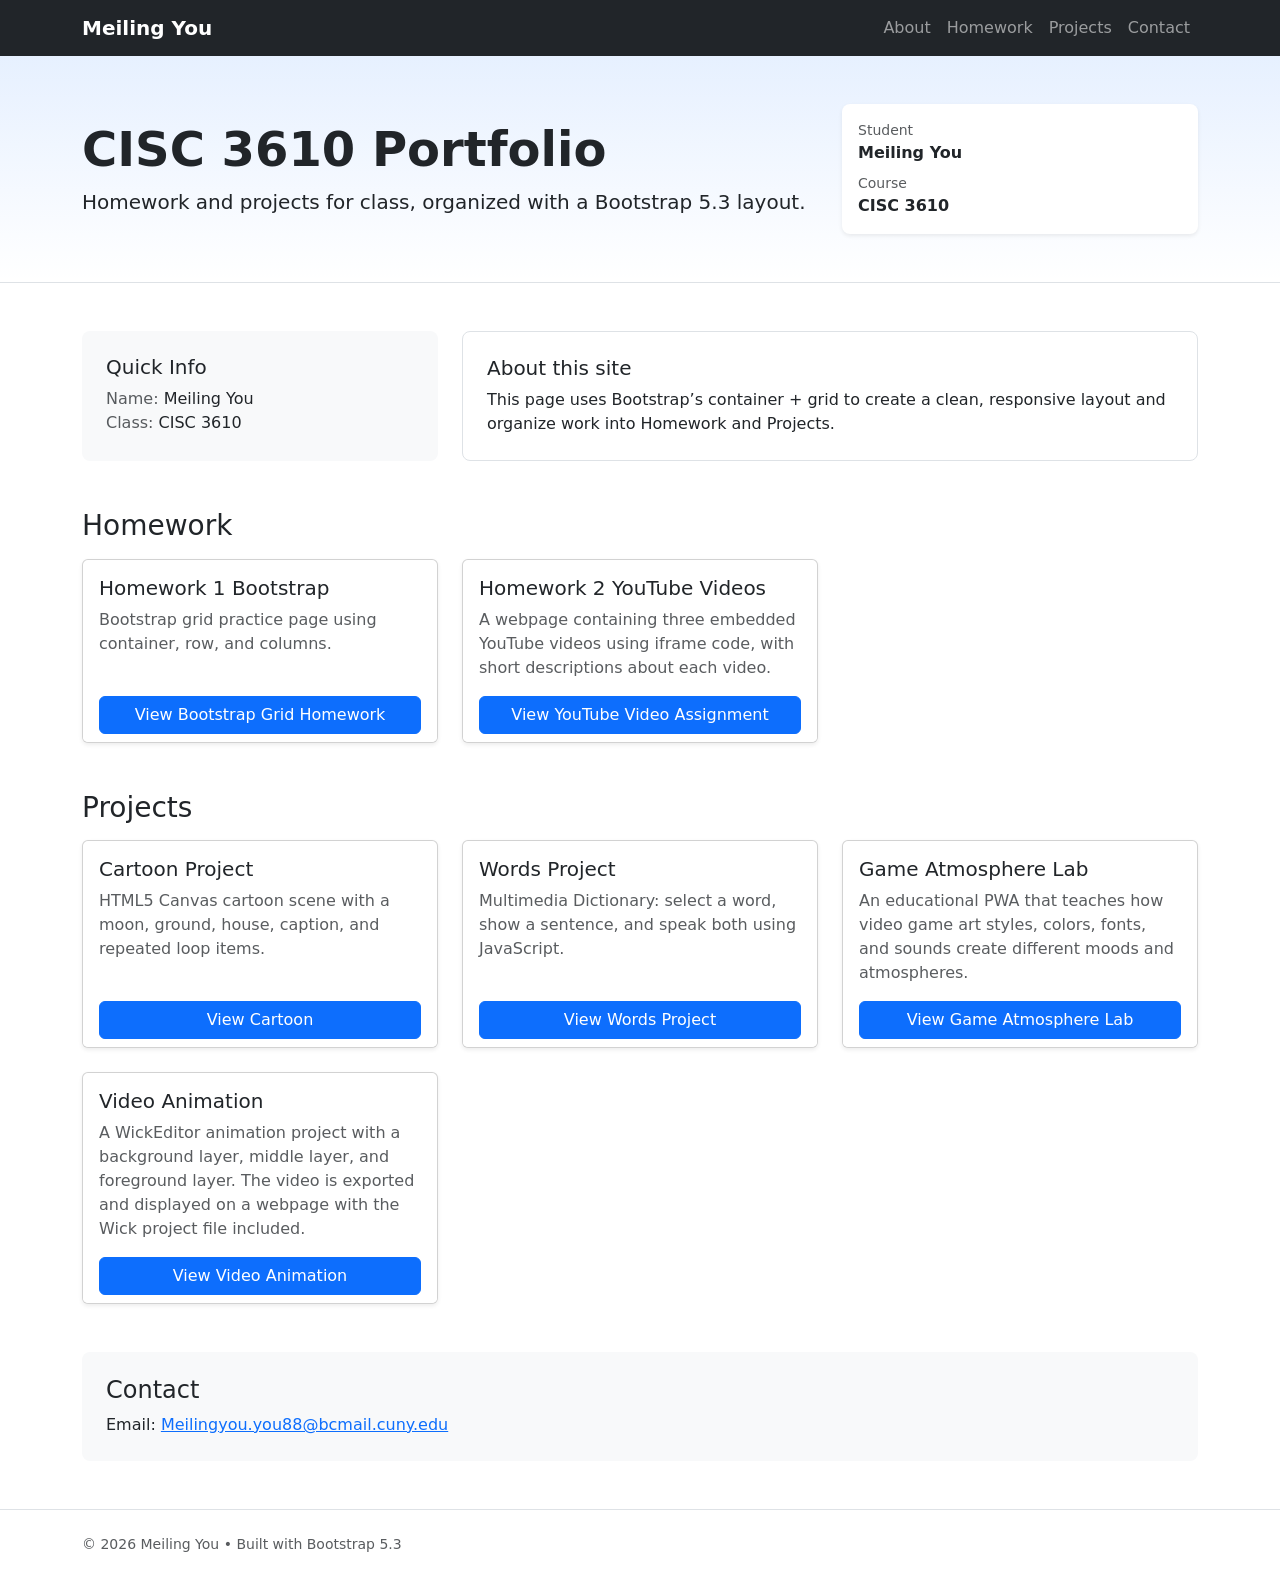
==== index.html @ edfacd86 "Update link to wick-animation and fix HTML structure" ====
<!doctype html>
<html lang="en">
  <head>
    <meta charset="utf-8" />
    <meta name="viewport" content="width=device-width, initial-scale=1" />
    <title>Meiling You | CISC 3610 Portfolio</title>

    <!-- Bootstrap CSS (CDN) -->
    <link
      href="https://cdn.jsdelivr.net/npm/bootstrap@5.3.3/dist/css/bootstrap.min.css"
      rel="stylesheet"
      integrity="sha384-QWTKZyjpPEjISv5WaRU9OFeRpok6YctnYmDr5pNlyT2bRjXh0JMhjY6hW+ALEwIH"
      crossorigin="anonymous"
    />

    <style>
      .hero {
        background: linear-gradient(180deg, rgba(13, 110, 253, 0.10), rgba(13, 110, 253, 0));
      }
    </style>
  </head>

  <body>
    <!-- Navbar -->
    <nav class="navbar navbar-expand-lg bg-dark navbar-dark">
      <div class="container">
        <a class="navbar-brand fw-semibold" href="#">Meiling You</a>

        <button
          class="navbar-toggler"
          type="button"
          data-bs-toggle="collapse"
          data-bs-target="#nav"
          aria-controls="nav"
          aria-expanded="false"
          aria-label="Toggle navigation"
        >
          <span class="navbar-toggler-icon"></span>
        </button>

        <div class="collapse navbar-collapse" id="nav">
          <ul class="navbar-nav ms-auto">
            <li class="nav-item"><a class="nav-link" href="#about">About</a></li>
            <li class="nav-item"><a class="nav-link" href="#homework">Homework</a></li>
            <li class="nav-item"><a class="nav-link" href="#projects">Projects</a></li>
            <li class="nav-item"><a class="nav-link" href="#contact">Contact</a></li>
          </ul>
        </div>
      </div>
    </nav>

    <!-- Hero -->
    <header class="hero py-5 border-bottom">
      <div class="container">
        <div class="row align-items-center g-4">
          <div class="col-12 col-lg-8">
            <h1 class="display-5 fw-bold mb-2">CISC 3610 Portfolio</h1>
            <p class="lead mb-0">
              Homework and projects for class, organized with a Bootstrap 5.3 layout.
            </p>
          </div>

          <div class="col-12 col-lg-4">
            <div class="p-3 bg-white rounded-3 shadow-sm">
              <div class="small text-muted">Student</div>
              <div class="fw-semibold">Meiling You</div>

              <div class="small text-muted mt-2">Course</div>
              <div class="fw-semibold">CISC 3610</div>
            </div>
          </div>
        </div>
      </div>
    </header>

    <main class="container py-5">
      <!-- About -->
      <section id="about" class="mb-5">
        <div class="row g-4">
          <div class="col-12 col-md-4">
            <div class="p-4 bg-light rounded-3 h-100">
              <h2 class="h5 mb-2">Quick Info</h2>

              <ul class="list-unstyled mb-0">
                <li><span class="text-muted">Name:</span> Meiling You</li>
                <li><span class="text-muted">Class:</span> CISC 3610</li>
              </ul>
            </div>
          </div>

          <div class="col-12 col-md-8">
            <div class="p-4 border rounded-3 h-100">
              <h2 class="h5 mb-2">About this site</h2>

              <p class="mb-0">
                This page uses Bootstrap’s container + grid to create a clean,
                responsive layout and organize work into Homework and Projects.
              </p>
            </div>
          </div>
        </div>
      </section>

      <!-- Homework -->
      <section id="homework" class="mb-5">
        <div class="d-flex align-items-end justify-content-between mb-3">
          <h2 class="h3 mb-0">Homework</h2>
        </div>

        <div class="row g-4">
          <!-- Homework 1 -->
          <div class="col-12 col-md-6 col-lg-4">
            <div class="card h-100 shadow-sm">
              <div class="card-body">
                <h3 class="h5 card-title">Homework 1 Bootstrap</h3>

                <p class="card-text text-muted">
                  Bootstrap grid practice page using container, row, and columns.
                </p>
              </div>

              <div class="card-footer bg-white border-0 pt-0">
                <a class="btn btn-primary w-100" href="bootstrap-grid.html">
                  View Bootstrap Grid Homework
                </a>
              </div>
            </div>
          </div>

          <!-- Homework 2 -->
          <div class="col-12 col-md-6 col-lg-4">
            <div class="card h-100 shadow-sm">
              <div class="card-body">
                <h3 class="h5 card-title">Homework 2 YouTube Videos</h3>

                <p class="card-text text-muted">
                  A webpage containing three embedded YouTube videos using iframe code,
                  with short descriptions about each video.
                </p>
              </div>

              <div class="card-footer bg-white border-0 pt-0">
                <a class="btn btn-primary w-100" href="youtube-videos.html">
                  View YouTube Video Assignment
                </a>
              </div>
            </div>
          </div>
        </div>
      </section>

      <!-- Projects -->
      <section id="projects" class="mb-5">
        <div class="d-flex align-items-end justify-content-between mb-3">
          <h2 class="h3 mb-0">Projects</h2>
        </div>

        <div class="row g-4">
          <!-- Cartoon Project -->
          <div class="col-12 col-md-6 col-lg-4">
            <div class="card h-100 shadow-sm">
              <div class="card-body">
                <h3 class="h5 card-title">Cartoon Project</h3>

                <p class="card-text text-muted mb-0">
                  HTML5 Canvas cartoon scene with a moon, ground, house, caption,
                  and repeated loop items.
                </p>
              </div>

              <div class="card-footer bg-white border-0 pt-0">
                <a class="btn btn-primary w-100" href="cartoon.html">
                  View Cartoon
                </a>
              </div>
            </div>
          </div>

          <!-- Words Project -->
          <div class="col-12 col-md-6 col-lg-4">
            <div class="card h-100 shadow-sm">
              <div class="card-body">
                <h3 class="h5 card-title">Words Project</h3>

                <p class="card-text text-muted">
                  Multimedia Dictionary: select a word, show a sentence,
                  and speak both using JavaScript.
                </p>
              </div>

              <div class="card-footer bg-white border-0 pt-0">
                <a class="btn btn-primary w-100" href="word-project.html">
                  View Words Project
                </a>
              </div>
            </div>
          </div>

          <!-- Game Atmosphere Lab Project -->
          <div class="col-12 col-md-6 col-lg-4">
            <div class="card h-100 shadow-sm">
              <div class="card-body">
                <h3 class="h5 card-title">Game Atmosphere Lab</h3>

                <p class="card-text text-muted">
                  An educational PWA that teaches how video game art styles,
                  colors, fonts, and sounds create different moods and atmospheres.
                </p>
              </div>

              <div class="card-footer bg-white border-0 pt-0">
                <a class="btn btn-primary w-100" href="game-atmosphere-lab/index.html">
                  View Game Atmosphere Lab
                </a>
              </div>
            </div>
          </div>

          <!-- Video Animation Project -->
          <div class="col-12 col-md-6 col-lg-4">
            <div class="card h-100 shadow-sm">
              <div class="card-body">
                <h3 class="h5 card-title">Video Animation</h3>

                <p class="card-text text-muted">
                  A WickEditor animation project with a background layer,
                  middle layer, and foreground layer. The video is exported
                  and displayed on a webpage with the Wick project file included.
                </p>
              </div>

              <div class="card-footer bg-white border-0 pt-0">
                <a class="btn btn-primary w-100" href="wick-animation/index.html">
                  View Video Animation
                </a>
              </div>
            </div>
          </div>
        </div>
      </section>

      <!-- Contact -->
      <section id="contact">
        <div class="p-4 bg-light rounded-3">
          <h2 class="h4 mb-2">Contact</h2>

          <p class="mb-0">
            Email:
            <a href="mailto:Meilingyou.you88@bcmail.cuny.edu">
              Meilingyou.you88@bcmail.cuny.edu
            </a>
          </p>
        </div>
      </section>
    </main>

    <footer class="border-top py-4">
      <div class="container text-muted small">
        © <span id="year"></span> Meiling You • Built with Bootstrap 5.3
      </div>
    </footer>

    <!-- Bootstrap JS bundle needed for navbar toggle -->
    <script
      src="https://cdn.jsdelivr.net/npm/bootstrap@5.3.3/dist/js/bootstrap.bundle.min.js"
      integrity="sha384-YvpcrYf0tY3lHB60NNkmXc5s9fDVZLESaAA55NDzOxhy9GkcIdslK1eN7N6jIeHz"
      crossorigin="anonymous"
    ></script>

    <script>
      document.getElementById("year").textContent = new Date().getFullYear();
    </script>
  </body>
</html>
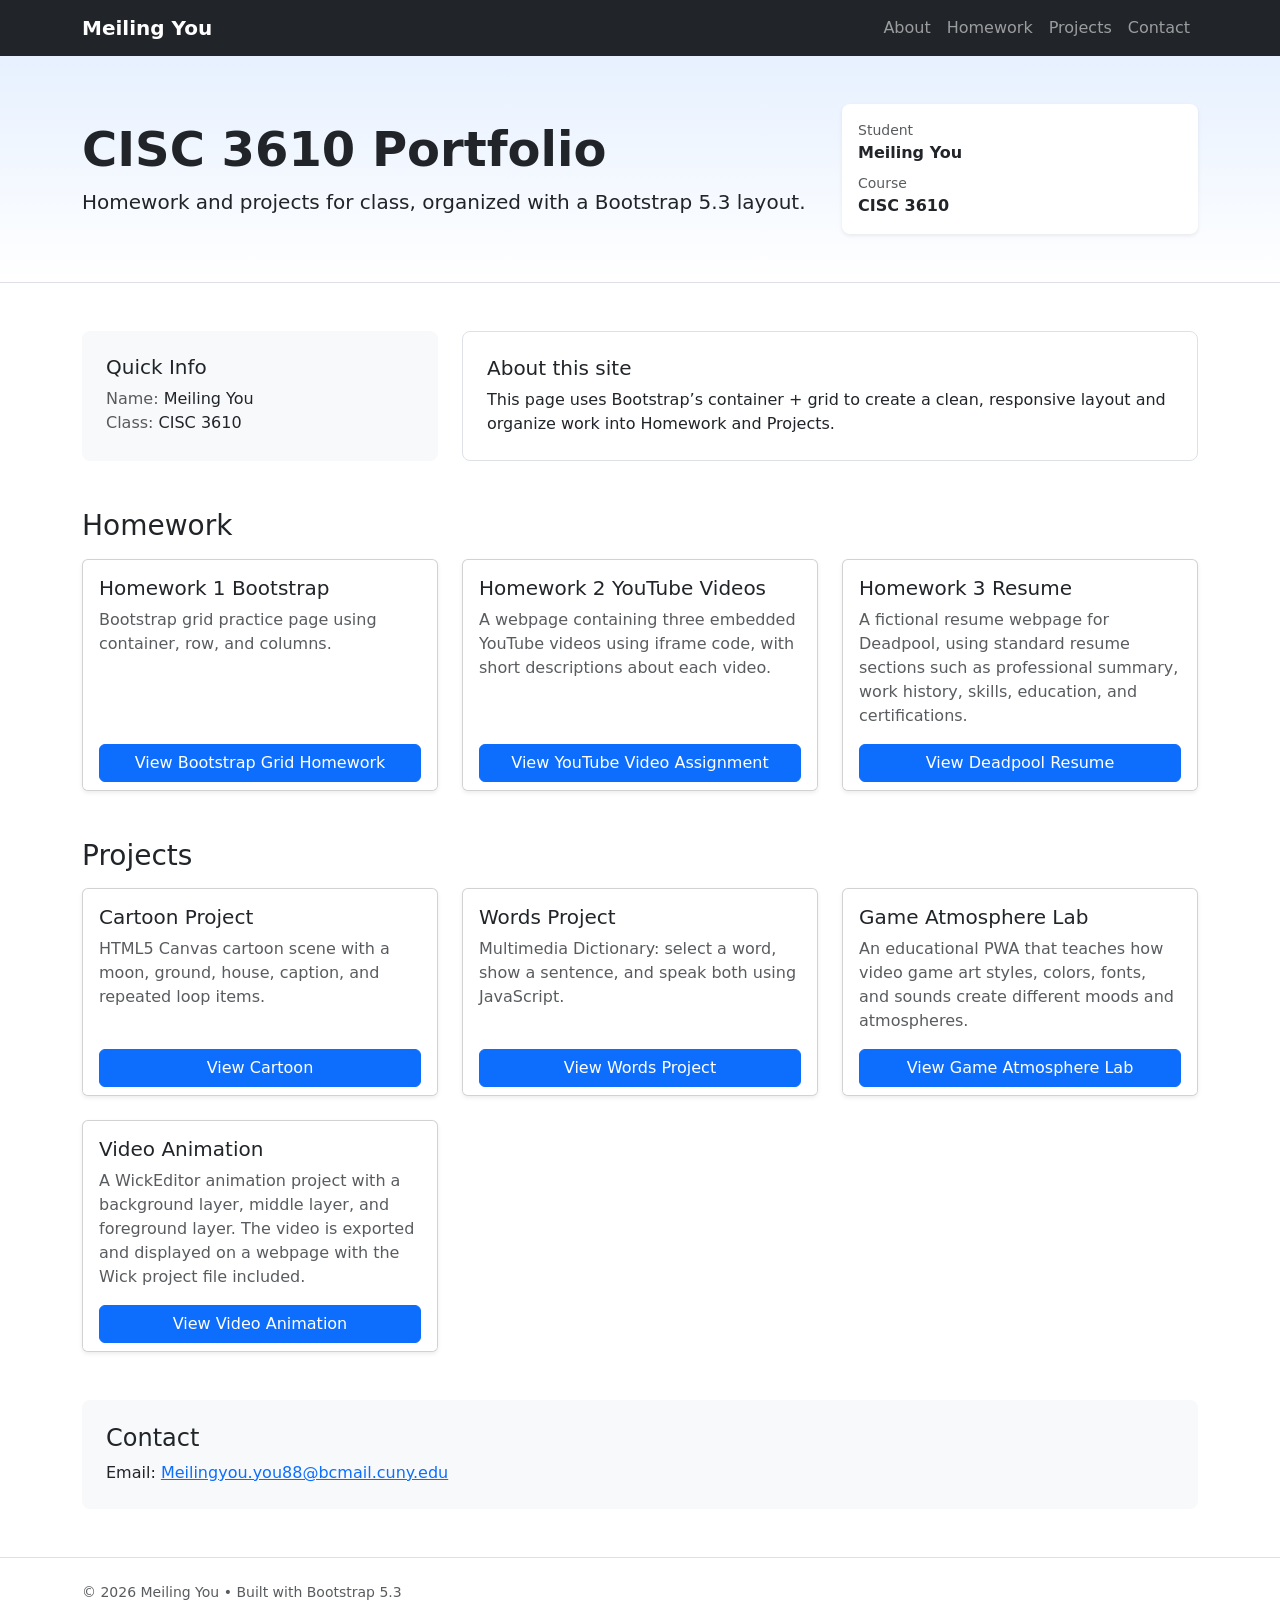
==== commit a0090b74: "Add Homework 3 Resume card to index.html Added a new card for Homework 3 Resume featuring a fictiona" ====
--- a/index.html
+++ b/index.html
@@ -146,6 +146,25 @@
               </div>
             </div>
           </div>
+          <!-- Homework 3 Resume -->
+<div class="col-12 col-md-6 col-lg-4">
+  <div class="card h-100 shadow-sm">
+    <div class="card-body">
+      <h3 class="h5 card-title">Homework 3 Resume</h3>
+
+      <p class="card-text text-muted">
+        A fictional resume webpage for Deadpool, using standard resume sections
+        such as professional summary, work history, skills, education, and certifications.
+      </p>
+    </div>
+
+    <div class="card-footer bg-white border-0 pt-0">
+      <a class="btn btn-primary w-100" href="deadpool-resume.html">
+        View Deadpool Resume
+      </a>
+    </div>
+  </div>
+</div>
         </div>
       </section>
 
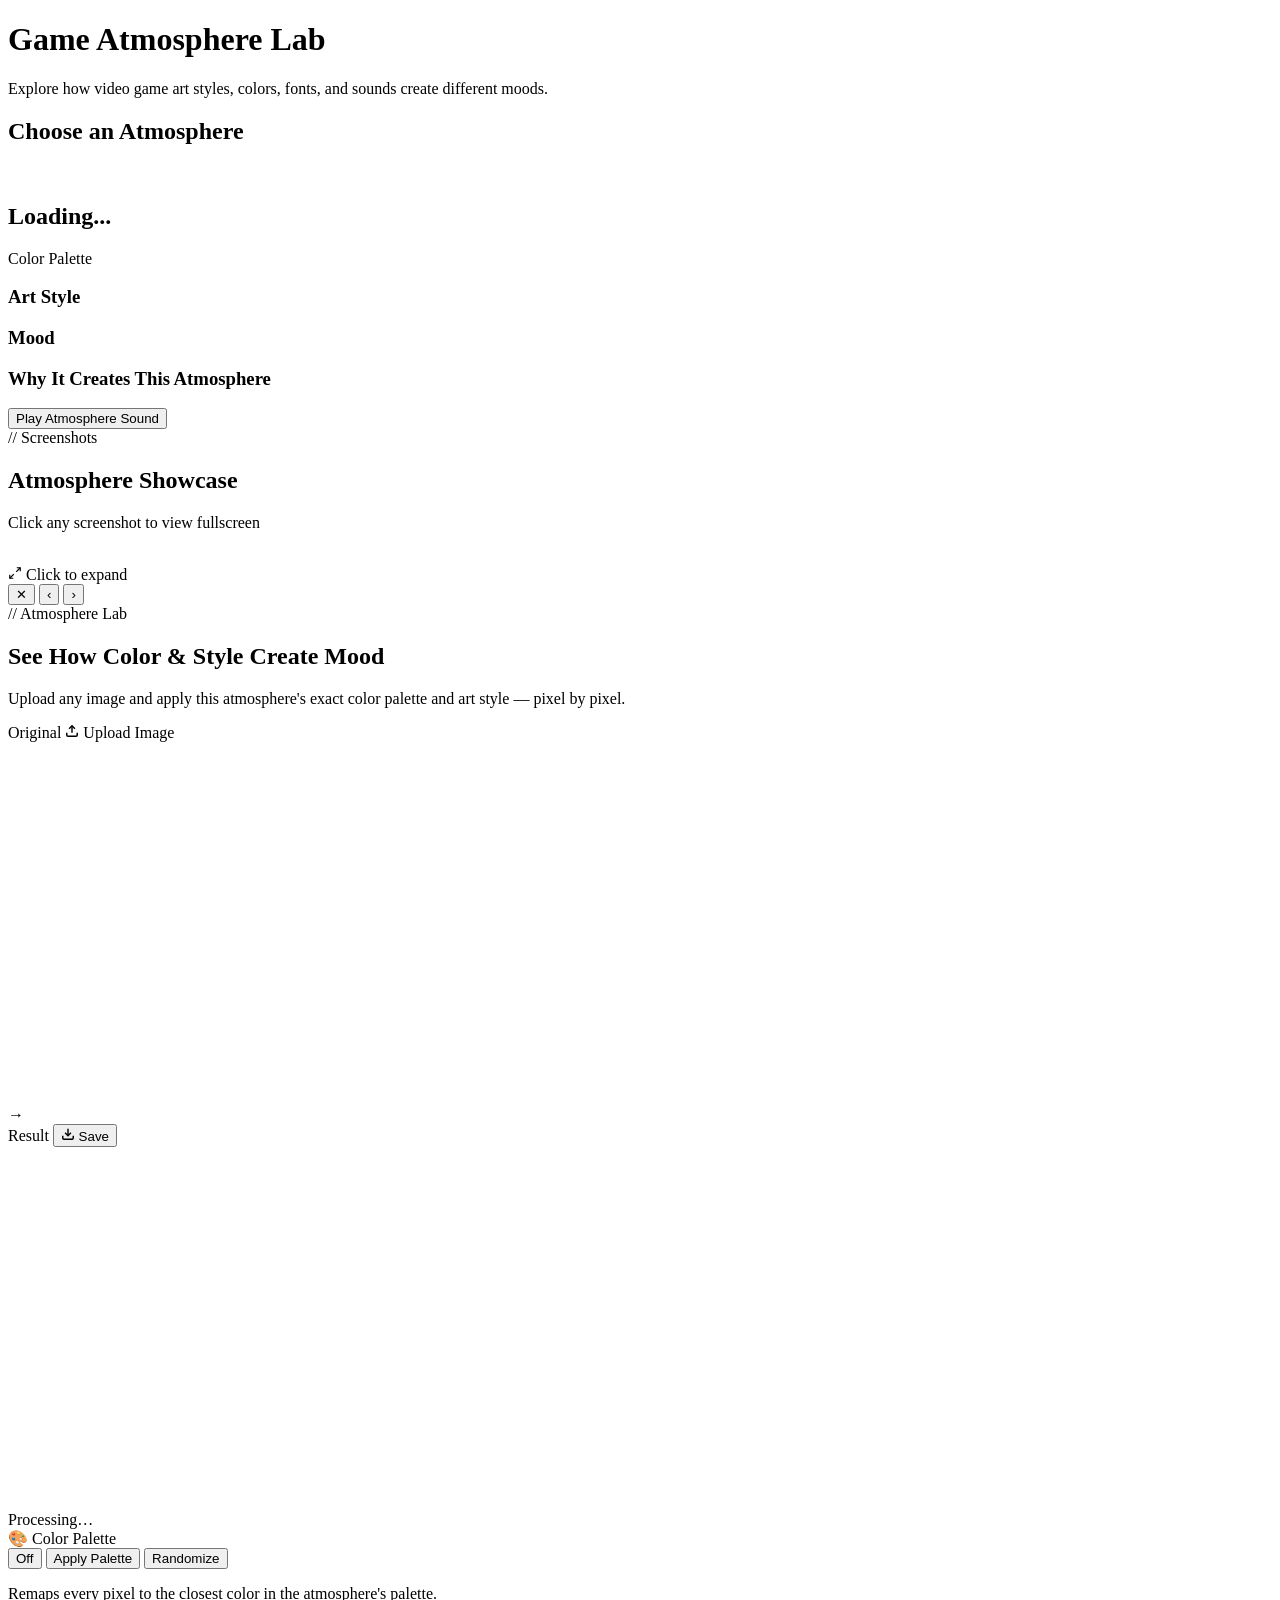
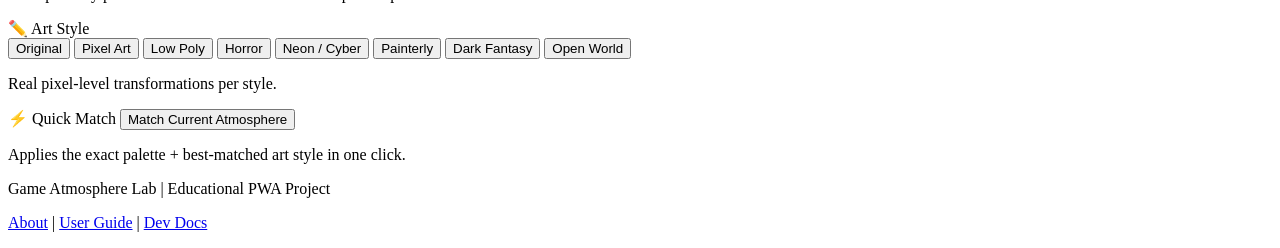
==== commit 8a114655: "Revise index.html for Game Atmosphere Lab project Updated the HTML structure and content for the Gam" ====
--- a/index.html
+++ b/index.html
@@ -1,293 +1,172 @@
-<!doctype html>
+<!DOCTYPE html>
 <html lang="en">
-  <head>
-    <meta charset="utf-8" />
-    <meta name="viewport" content="width=device-width, initial-scale=1" />
-    <title>Meiling You | CISC 3610 Portfolio</title>
+<head>
+  <meta charset="UTF-8">
+  <meta name="viewport" content="width=device-width, initial-scale=1.0">
+  <title>Game Atmosphere Lab</title>
+  <meta name="description" content="Explore how video game art styles, colors, fonts, and sounds create different moods.">
+  <meta name="theme-color" content="#F3E7C9">
+  <meta name="mobile-web-app-capable" content="yes">
+  <meta name="apple-mobile-web-app-capable" content="yes">
+  <meta name="apple-mobile-web-app-status-bar-style" content="default">
+  <meta name="apple-mobile-web-app-title" content="AtmoLab">
+  <link rel="manifest" href="manifest.json">
+  <link rel="apple-touch-icon" href="icons/icon-192.png">
+  <link href="https://fonts.googleapis.com/css2?family=Press+Start+2P&family=Orbitron:wght@400;700&family=Cinzel:wght@400;700&family=Creepster&family=Roboto+Condensed:wght@400;700&display=swap" rel="stylesheet">
+  <link rel="stylesheet" href="style.css">
+</head>
+<body>
 
-    <!-- Bootstrap CSS (CDN) -->
-    <link
-      href="https://cdn.jsdelivr.net/npm/bootstrap@5.3.3/dist/css/bootstrap.min.css"
-      rel="stylesheet"
-      integrity="sha384-QWTKZyjpPEjISv5WaRU9OFeRpok6YctnYmDr5pNlyT2bRjXh0JMhjY6hW+ALEwIH"
-      crossorigin="anonymous"
-    />
+  <header>
+    <h1>Game Atmosphere Lab</h1>
+    <p>Explore how video game art styles, colors, fonts, and sounds create different moods.</p>
+  </header>
 
-    <style>
-      .hero {
-        background: linear-gradient(180deg, rgba(13, 110, 253, 0.10), rgba(13, 110, 253, 0));
-      }
-    </style>
-  </head>
+  <main>
 
-  <body>
-    <!-- Navbar -->
-    <nav class="navbar navbar-expand-lg bg-dark navbar-dark">
-      <div class="container">
-        <a class="navbar-brand fw-semibold" href="#">Meiling You</a>
+    <!-- MENU -->
+    <section class="menu-section">
+      <h2>Choose an Atmosphere</h2>
+      <div id="topicMenu" class="topic-menu"></div>
+    </section>
 
-        <button
-          class="navbar-toggler"
-          type="button"
-          data-bs-toggle="collapse"
-          data-bs-target="#nav"
-          aria-controls="nav"
-          aria-expanded="false"
-          aria-label="Toggle navigation"
-        >
-          <span class="navbar-toggler-icon"></span>
-        </button>
+    <!-- INFO CARD -->
+    <section class="content-card">
+      <div class="image-box"><img id="topicImage" src="" alt=""></div>
+      <div class="info-box">
+        <h2 id="topicTitle">Loading...</h2>
+        <p id="gameExamples"></p>
+        <div class="palette-section">
+          <span class="palette-label">Color Palette</span>
+          <div class="palette-swatches" id="paletteSwatches"></div>
+        </div>
+        <h3>Art Style</h3><p id="artStyle"></p>
+        <h3>Mood</h3><p id="mood"></p>
+        <h3>Why It Creates This Atmosphere</h3><p id="description"></p>
+        <button id="audioBtn">Play Atmosphere Sound</button>
+      </div>
+    </section>
 
-        <div class="collapse navbar-collapse" id="nav">
-          <ul class="navbar-nav ms-auto">
-            <li class="nav-item"><a class="nav-link" href="#about">About</a></li>
-            <li class="nav-item"><a class="nav-link" href="#homework">Homework</a></li>
-            <li class="nav-item"><a class="nav-link" href="#projects">Projects</a></li>
-            <li class="nav-item"><a class="nav-link" href="#contact">Contact</a></li>
-          </ul>
+    <!-- SCREENSHOT GALLERY -->
+    <section class="media-gallery">
+      <div class="gallery-header">
+        <span class="gallery-label">// Screenshots</span>
+        <h2 class="gallery-title" id="galleryTitle">Atmosphere Showcase</h2>
+        <p class="gallery-subtitle">Click any screenshot to view fullscreen</p>
+      </div>
+      <div class="gallery-main">
+        <div class="gallery-display" id="galleryDisplay">
+          <img id="galleryMainImg" src="" alt="" class="gallery-main-img">
+          <div class="gallery-caption" id="galleryCaption"></div>
+          <div class="gallery-expand-hint">
+            <svg width="14" height="14" viewBox="0 0 24 24" fill="none" stroke="currentColor" stroke-width="2">
+              <polyline points="15 3 21 3 21 9"></polyline>
+              <polyline points="9 21 3 21 3 15"></polyline>
+              <line x1="21" y1="3" x2="14" y2="10"></line>
+              <line x1="3" y1="21" x2="10" y2="14"></line>
+            </svg>
+            Click to expand
+          </div>
         </div>
+        <div class="gallery-strip" id="galleryStrip"></div>
       </div>
-    </nav>
+      <!-- LIGHTBOX -->
+      <div class="lightbox" id="lightbox" onclick="closeLightbox()">
+        <button class="lightbox-close" onclick="closeLightbox()">✕</button>
+        <button class="lightbox-prev" id="lightboxPrev" onclick="lightboxNav(-1,event)">&#8249;</button>
+        <button class="lightbox-next" id="lightboxNext" onclick="lightboxNav(1,event)">&#8250;</button>
+        <img class="lightbox-img" id="lightboxImg" src="" alt="" onclick="event.stopPropagation()">
+        <div class="lightbox-caption" id="lightboxCaption"></div>
+        <div class="lightbox-counter" id="lightboxCounter"></div>
+      </div>
+    </section>
 
-    <!-- Hero -->
-    <header class="hero py-5 border-bottom">
-      <div class="container">
-        <div class="row align-items-center g-4">
-          <div class="col-12 col-lg-8">
-            <h1 class="display-5 fw-bold mb-2">CISC 3610 Portfolio</h1>
-            <p class="lead mb-0">
-              Homework and projects for class, organized with a Bootstrap 5.3 layout.
-            </p>
+    <!-- DEMO LAB -->
+    <section class="demo-lab">
+      <div class="demo-lab-header">
+        <span class="demo-label">// Atmosphere Lab</span>
+        <h2 class="demo-title">See How Color &amp; Style Create Mood</h2>
+        <p class="demo-subtitle">Upload any image and apply this atmosphere's exact color palette and art style — pixel by pixel.</p>
+      </div>
+      <div class="demo-body">
+        <div class="canvas-area">
+          <div class="canvas-col">
+            <div class="canvas-top-bar">
+              <span class="canvas-tag">Original</span>
+              <label class="upload-btn" for="imageUpload">
+                <svg width="14" height="14" viewBox="0 0 24 24" fill="none" stroke="currentColor" stroke-width="2.5"><path d="M21 15v4a2 2 0 0 1-2 2H5a2 2 0 0 1-2-2v-4"/><polyline points="17 8 12 3 7 8"/><line x1="12" y1="3" x2="12" y2="15"/></svg>
+                Upload Image
+              </label>
+              <input type="file" id="imageUpload" accept="image/*" style="display:none">
+            </div>
+            <div class="canvas-wrap"><canvas id="sourceCanvas" width="640" height="360"></canvas></div>
           </div>
-
-          <div class="col-12 col-lg-4">
-            <div class="p-3 bg-white rounded-3 shadow-sm">
-              <div class="small text-muted">Student</div>
-              <div class="fw-semibold">Meiling You</div>
-
-              <div class="small text-muted mt-2">Course</div>
-              <div class="fw-semibold">CISC 3610</div>
+          <div class="canvas-divider"><div class="arrow-line"></div><div class="arrow-label">→</div></div>
+          <div class="canvas-col">
+            <div class="canvas-top-bar">
+              <span class="canvas-tag" id="resultTag">Result</span>
+              <button class="download-btn" onclick="downloadResult()">
+                <svg width="14" height="14" viewBox="0 0 24 24" fill="none" stroke="currentColor" stroke-width="2.5"><path d="M21 15v4a2 2 0 0 1-2 2H5a2 2 0 0 1-2-2v-4"/><polyline points="7 10 12 15 17 10"/><line x1="12" y1="15" x2="12" y2="3"/></svg>
+                Save
+              </button>
+            </div>
+            <div class="canvas-wrap">
+              <canvas id="resultCanvas" width="640" height="360"></canvas>
+              <div class="processing-overlay" id="processingOverlay"><div class="spinner"></div><span>Processing…</span></div>
             </div>
           </div>
         </div>
-      </div>
-    </header>
-
-    <main class="container py-5">
-      <!-- About -->
-      <section id="about" class="mb-5">
-        <div class="row g-4">
-          <div class="col-12 col-md-4">
-            <div class="p-4 bg-light rounded-3 h-100">
-              <h2 class="h5 mb-2">Quick Info</h2>
-
-              <ul class="list-unstyled mb-0">
-                <li><span class="text-muted">Name:</span> Meiling You</li>
-                <li><span class="text-muted">Class:</span> CISC 3610</li>
-              </ul>
+        <div class="demo-controls">
+          <div class="control-group">
+            <span class="control-label">🎨 Color Palette</span>
+            <div class="toggle-row">
+              <button class="demo-btn active" id="btnColorOff" onclick="setColor('off')">Off</button>
+              <button class="demo-btn" id="btnColorOn" onclick="setColor('on')">Apply Palette</button>
+              <button class="demo-btn" id="btnColorRandom" onclick="setColor('random')">Randomize</button>
             </div>
+            <p class="control-hint">Remaps every pixel to the closest color in the atmosphere's palette.</p>
           </div>
-
-          <div class="col-12 col-md-8">
-            <div class="p-4 border rounded-3 h-100">
-              <h2 class="h5 mb-2">About this site</h2>
-
-              <p class="mb-0">
-                This page uses Bootstrap’s container + grid to create a clean,
-                responsive layout and organize work into Homework and Projects.
-              </p>
+          <div class="control-divider"></div>
+          <div class="control-group">
+            <span class="control-label">✏️ Art Style</span>
+            <div class="style-grid">
+              <button class="style-btn active" onclick="setStyle('none')" data-style="none">Original</button>
+              <button class="style-btn" onclick="setStyle('pixel')" data-style="pixel">Pixel Art</button>
+              <button class="style-btn" onclick="setStyle('lowpoly')" data-style="lowpoly">Low Poly</button>
+              <button class="style-btn" onclick="setStyle('horror')" data-style="horror">Horror</button>
+              <button class="style-btn" onclick="setStyle('neon')" data-style="neon">Neon / Cyber</button>
+              <button class="style-btn" onclick="setStyle('painterly')" data-style="painterly">Painterly</button>
+              <button class="style-btn" onclick="setStyle('darkfantasy')" data-style="darkfantasy">Dark Fantasy</button>
+              <button class="style-btn" onclick="setStyle('openworld')" data-style="openworld">Open World</button>
             </div>
+            <p class="control-hint">Real pixel-level transformations per style.</p>
+          </div>
+          <div class="control-divider"></div>
+          <div class="control-group">
+            <span class="control-label">⚡ Quick Match</span>
+            <button class="demo-btn full" onclick="matchCurrentAtmosphere()">Match Current Atmosphere</button>
+            <p class="control-hint">Applies the exact palette + best-matched art style in one click.</p>
           </div>
         </div>
-      </section>
+      </div>
+    </section>
 
-      <!-- Homework -->
-      <section id="homework" class="mb-5">
-        <div class="d-flex align-items-end justify-content-between mb-3">
-          <h2 class="h3 mb-0">Homework</h2>
-        </div>
+  </main>
 
-        <div class="row g-4">
-          <!-- Homework 1 -->
-          <div class="col-12 col-md-6 col-lg-4">
-            <div class="card h-100 shadow-sm">
-              <div class="card-body">
-                <h3 class="h5 card-title">Homework 1 Bootstrap</h3>
+  <footer>
+    <p>Game Atmosphere Lab | Educational PWA Project</p>
+    <p><a href="promo.html">About</a> | <a href="docs/user-guide.html">User Guide</a> | <a href="docs/programmer-guide.html">Dev Docs</a></p>
+  </footer>
 
-                <p class="card-text text-muted">
-                  Bootstrap grid practice page using container, row, and columns.
-                </p>
-              </div>
-
-              <div class="card-footer bg-white border-0 pt-0">
-                <a class="btn btn-primary w-100" href="bootstrap-grid.html">
-                  View Bootstrap Grid Homework
-                </a>
-              </div>
-            </div>
-          </div>
-
-          <!-- Homework 2 -->
-          <div class="col-12 col-md-6 col-lg-4">
-            <div class="card h-100 shadow-sm">
-              <div class="card-body">
-                <h3 class="h5 card-title">Homework 2 YouTube Videos</h3>
-
-                <p class="card-text text-muted">
-                  A webpage containing three embedded YouTube videos using iframe code,
-                  with short descriptions about each video.
-                </p>
-              </div>
-
-              <div class="card-footer bg-white border-0 pt-0">
-                <a class="btn btn-primary w-100" href="youtube-videos.html">
-                  View YouTube Video Assignment
-                </a>
-              </div>
-            </div>
-          </div>
-          <!-- Homework 3 Resume -->
-<div class="col-12 col-md-6 col-lg-4">
-  <div class="card h-100 shadow-sm">
-    <div class="card-body">
-      <h3 class="h5 card-title">Homework 3 Resume</h3>
-
-      <p class="card-text text-muted">
-        A fictional resume webpage for Deadpool, using standard resume sections
-        such as professional summary, work history, skills, education, and certifications.
-      </p>
-    </div>
-
-    <div class="card-footer bg-white border-0 pt-0">
-      <a class="btn btn-primary w-100" href="deadpool-resume.html">
-        View Deadpool Resume
-      </a>
-    </div>
-  </div>
-</div>
-        </div>
-      </section>
-
-      <!-- Projects -->
-      <section id="projects" class="mb-5">
-        <div class="d-flex align-items-end justify-content-between mb-3">
-          <h2 class="h3 mb-0">Projects</h2>
-        </div>
-
-        <div class="row g-4">
-          <!-- Cartoon Project -->
-          <div class="col-12 col-md-6 col-lg-4">
-            <div class="card h-100 shadow-sm">
-              <div class="card-body">
-                <h3 class="h5 card-title">Cartoon Project</h3>
-
-                <p class="card-text text-muted mb-0">
-                  HTML5 Canvas cartoon scene with a moon, ground, house, caption,
-                  and repeated loop items.
-                </p>
-              </div>
-
-              <div class="card-footer bg-white border-0 pt-0">
-                <a class="btn btn-primary w-100" href="cartoon.html">
-                  View Cartoon
-                </a>
-              </div>
-            </div>
-          </div>
-
-          <!-- Words Project -->
-          <div class="col-12 col-md-6 col-lg-4">
-            <div class="card h-100 shadow-sm">
-              <div class="card-body">
-                <h3 class="h5 card-title">Words Project</h3>
-
-                <p class="card-text text-muted">
-                  Multimedia Dictionary: select a word, show a sentence,
-                  and speak both using JavaScript.
-                </p>
-              </div>
-
-              <div class="card-footer bg-white border-0 pt-0">
-                <a class="btn btn-primary w-100" href="word-project.html">
-                  View Words Project
-                </a>
-              </div>
-            </div>
-          </div>
-
-          <!-- Game Atmosphere Lab Project -->
-          <div class="col-12 col-md-6 col-lg-4">
-            <div class="card h-100 shadow-sm">
-              <div class="card-body">
-                <h3 class="h5 card-title">Game Atmosphere Lab</h3>
-
-                <p class="card-text text-muted">
-                  An educational PWA that teaches how video game art styles,
-                  colors, fonts, and sounds create different moods and atmospheres.
-                </p>
-              </div>
-
-              <div class="card-footer bg-white border-0 pt-0">
-                <a class="btn btn-primary w-100" href="game-atmosphere-lab/index.html">
-                  View Game Atmosphere Lab
-                </a>
-              </div>
-            </div>
-          </div>
-
-          <!-- Video Animation Project -->
-          <div class="col-12 col-md-6 col-lg-4">
-            <div class="card h-100 shadow-sm">
-              <div class="card-body">
-                <h3 class="h5 card-title">Video Animation</h3>
-
-                <p class="card-text text-muted">
-                  A WickEditor animation project with a background layer,
-                  middle layer, and foreground layer. The video is exported
-                  and displayed on a webpage with the Wick project file included.
-                </p>
-              </div>
-
-              <div class="card-footer bg-white border-0 pt-0">
-                <a class="btn btn-primary w-100" href="wick-animation/index.html">
-                  View Video Animation
-                </a>
-              </div>
-            </div>
-          </div>
-        </div>
-      </section>
-
-      <!-- Contact -->
-      <section id="contact">
-        <div class="p-4 bg-light rounded-3">
-          <h2 class="h4 mb-2">Contact</h2>
-
-          <p class="mb-0">
-            Email:
-            <a href="mailto:Meilingyou.you88@bcmail.cuny.edu">
-              Meilingyou.you88@bcmail.cuny.edu
-            </a>
-          </p>
-        </div>
-      </section>
-    </main>
-
-    <footer class="border-top py-4">
-      <div class="container text-muted small">
-        © <span id="year"></span> Meiling You • Built with Bootstrap 5.3
-      </div>
-    </footer>
-
-    <!-- Bootstrap JS bundle needed for navbar toggle -->
-    <script
-      src="https://cdn.jsdelivr.net/npm/bootstrap@5.3.3/dist/js/bootstrap.bundle.min.js"
-      integrity="sha384-YvpcrYf0tY3lHB60NNkmXc5s9fDVZLESaAA55NDzOxhy9GkcIdslK1eN7N6jIeHz"
-      crossorigin="anonymous"
-    ></script>
-
-    <script>
-      document.getElementById("year").textContent = new Date().getFullYear();
-    </script>
-  </body>
+  <script src="script.js"></script>
+  <script>
+    if ('serviceWorker' in navigator) {
+      window.addEventListener('load', function() {
+        navigator.serviceWorker.register('service-worker.js')
+          .then(function(r) { console.log('[SW] Registered:', r.scope); })
+          .catch(function(e) { console.log('[SW] Failed:', e); });
+      });
+    }
+  </script>
+</body>
 </html>
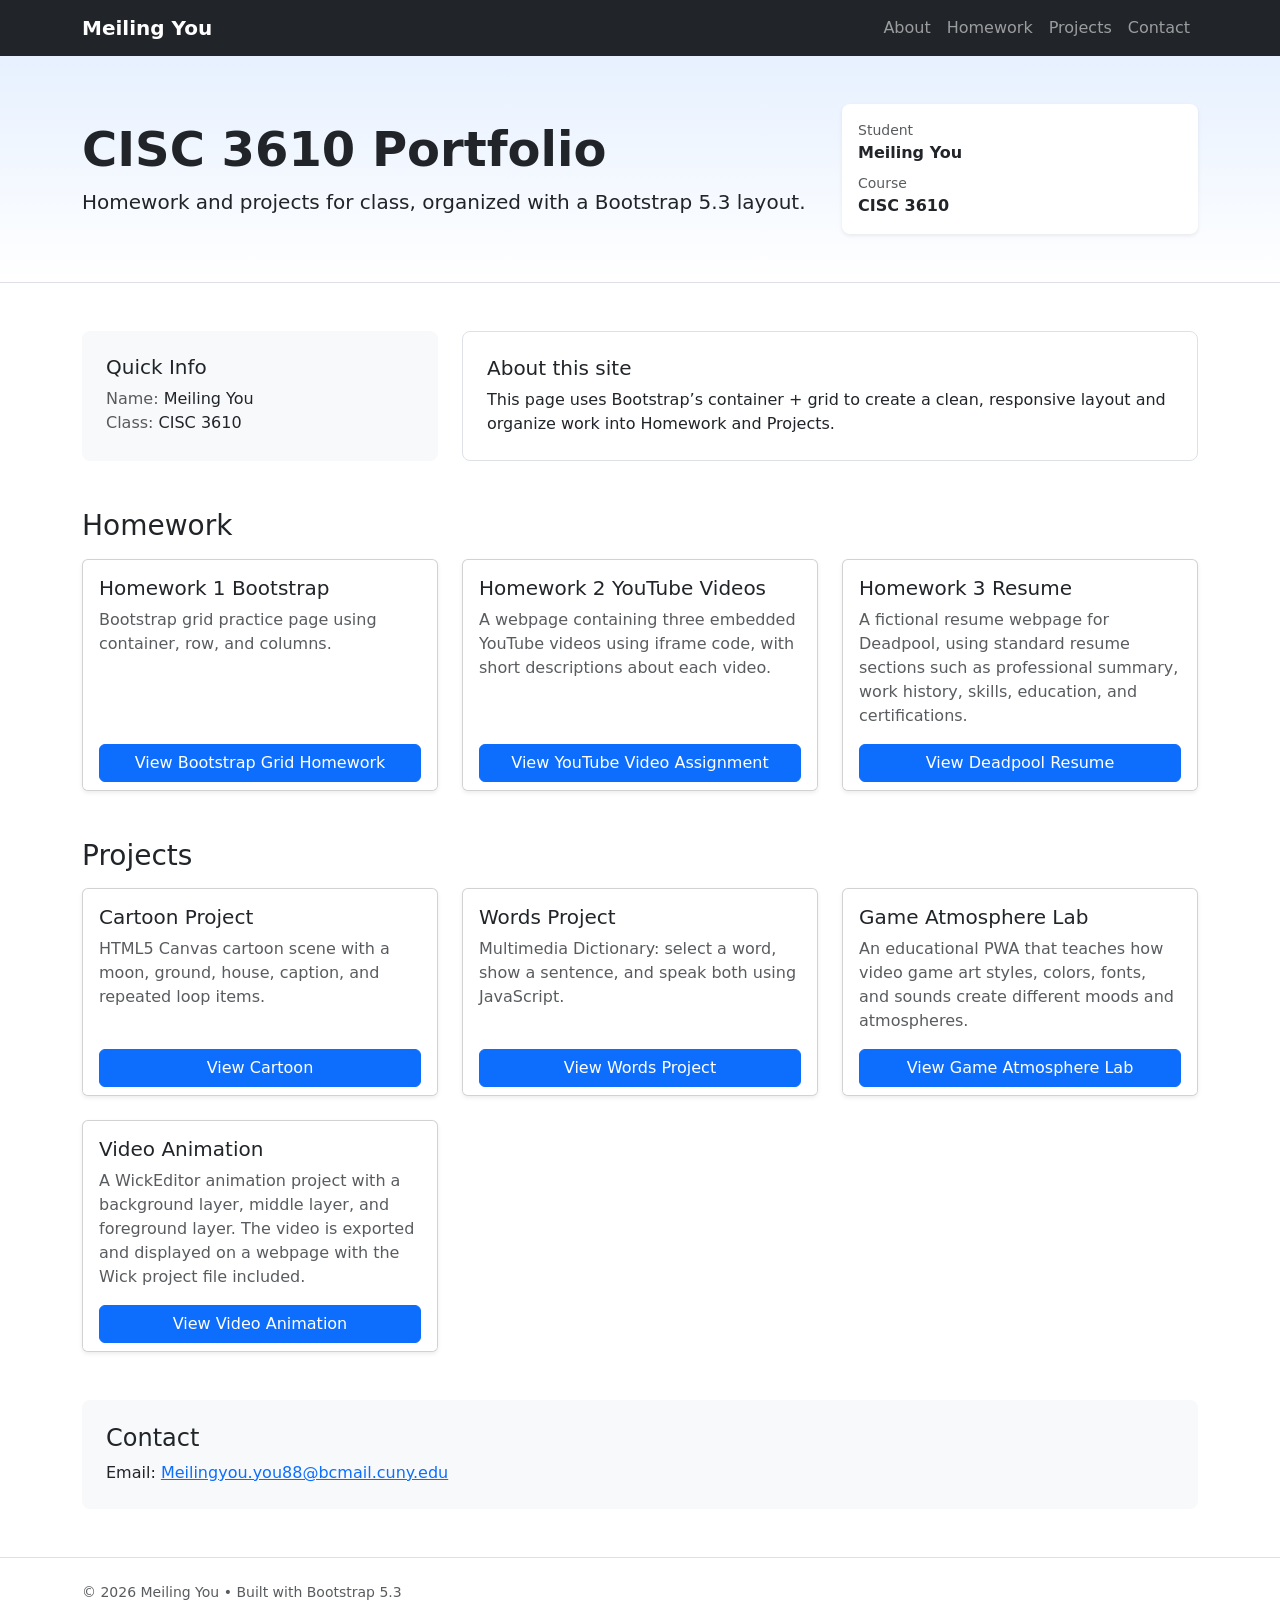
==== commit 1c9585c0: "Refactor index.html structure and update content" ====
--- a/index.html
+++ b/index.html
@@ -1,172 +1,294 @@
-<!DOCTYPE html>
+<!doctype html>
 <html lang="en">
-<head>
-  <meta charset="UTF-8">
-  <meta name="viewport" content="width=device-width, initial-scale=1.0">
-  <title>Game Atmosphere Lab</title>
-  <meta name="description" content="Explore how video game art styles, colors, fonts, and sounds create different moods.">
-  <meta name="theme-color" content="#F3E7C9">
-  <meta name="mobile-web-app-capable" content="yes">
-  <meta name="apple-mobile-web-app-capable" content="yes">
-  <meta name="apple-mobile-web-app-status-bar-style" content="default">
-  <meta name="apple-mobile-web-app-title" content="AtmoLab">
-  <link rel="manifest" href="manifest.json">
-  <link rel="apple-touch-icon" href="icons/icon-192.png">
-  <link href="https://fonts.googleapis.com/css2?family=Press+Start+2P&family=Orbitron:wght@400;700&family=Cinzel:wght@400;700&family=Creepster&family=Roboto+Condensed:wght@400;700&display=swap" rel="stylesheet">
-  <link rel="stylesheet" href="style.css">
-</head>
-<body>
-
-  <header>
-    <h1>Game Atmosphere Lab</h1>
-    <p>Explore how video game art styles, colors, fonts, and sounds create different moods.</p>
-  </header>
-
-  <main>
-
-    <!-- MENU -->
-    <section class="menu-section">
-      <h2>Choose an Atmosphere</h2>
-      <div id="topicMenu" class="topic-menu"></div>
-    </section>
-
-    <!-- INFO CARD -->
-    <section class="content-card">
-      <div class="image-box"><img id="topicImage" src="" alt=""></div>
-      <div class="info-box">
-        <h2 id="topicTitle">Loading...</h2>
-        <p id="gameExamples"></p>
-        <div class="palette-section">
-          <span class="palette-label">Color Palette</span>
-          <div class="palette-swatches" id="paletteSwatches"></div>
-        </div>
-        <h3>Art Style</h3><p id="artStyle"></p>
-        <h3>Mood</h3><p id="mood"></p>
-        <h3>Why It Creates This Atmosphere</h3><p id="description"></p>
-        <button id="audioBtn">Play Atmosphere Sound</button>
+  <head>
+    <meta charset="utf-8" />
+    <meta name="viewport" content="width=device-width, initial-scale=1" />
+    <title>Meiling You | CISC 3610 Portfolio</title>
+
+    <!-- Bootstrap CSS (CDN) -->
+    <link
+      href="https://cdn.jsdelivr.net/npm/bootstrap@5.3.3/dist/css/bootstrap.min.css"
+      rel="stylesheet"
+      integrity="sha384-QWTKZyjpPEjISv5WaRU9OFeRpok6YctnYmDr5pNlyT2bRjXh0JMhjY6hW+ALEwIH"
+      crossorigin="anonymous"
+    />
+
+    <style>
+      .hero {
+        background: linear-gradient(180deg, rgba(13, 110, 253, 0.10), rgba(13, 110, 253, 0));
+      }
+    </style>
+  </head>
+
+  <body>
+    <!-- Navbar -->
+    <nav class="navbar navbar-expand-lg bg-dark navbar-dark">
+      <div class="container">
+        <a class="navbar-brand fw-semibold" href="#">Meiling You</a>
+
+        <button
+          class="navbar-toggler"
+          type="button"
+          data-bs-toggle="collapse"
+          data-bs-target="#nav"
+          aria-controls="nav"
+          aria-expanded="false"
+          aria-label="Toggle navigation"
+        >
+          <span class="navbar-toggler-icon"></span>
+        </button>
+
+        <div class="collapse navbar-collapse" id="nav">
+          <ul class="navbar-nav ms-auto">
+            <li class="nav-item"><a class="nav-link" href="#about">About</a></li>
+            <li class="nav-item"><a class="nav-link" href="#homework">Homework</a></li>
+            <li class="nav-item"><a class="nav-link" href="#projects">Projects</a></li>
+            <li class="nav-item"><a class="nav-link" href="#contact">Contact</a></li>
+          </ul>
+        </div>
       </div>
-    </section>
-
-    <!-- SCREENSHOT GALLERY -->
-    <section class="media-gallery">
-      <div class="gallery-header">
-        <span class="gallery-label">// Screenshots</span>
-        <h2 class="gallery-title" id="galleryTitle">Atmosphere Showcase</h2>
-        <p class="gallery-subtitle">Click any screenshot to view fullscreen</p>
+    </nav>
+
+    <!-- Hero -->
+    <header class="hero py-5 border-bottom">
+      <div class="container">
+        <div class="row align-items-center g-4">
+          <div class="col-12 col-lg-8">
+            <h1 class="display-5 fw-bold mb-2">CISC 3610 Portfolio</h1>
+            <p class="lead mb-0">
+              Homework and projects for class, organized with a Bootstrap 5.3 layout.
+            </p>
+          </div>
+
+          <div class="col-12 col-lg-4">
+            <div class="p-3 bg-white rounded-3 shadow-sm">
+              <div class="small text-muted">Student</div>
+              <div class="fw-semibold">Meiling You</div>
+
+              <div class="small text-muted mt-2">Course</div>
+              <div class="fw-semibold">CISC 3610</div>
+            </div>
+          </div>
+        </div>
       </div>
-      <div class="gallery-main">
-        <div class="gallery-display" id="galleryDisplay">
-          <img id="galleryMainImg" src="" alt="" class="gallery-main-img">
-          <div class="gallery-caption" id="galleryCaption"></div>
-          <div class="gallery-expand-hint">
-            <svg width="14" height="14" viewBox="0 0 24 24" fill="none" stroke="currentColor" stroke-width="2">
-              <polyline points="15 3 21 3 21 9"></polyline>
-              <polyline points="9 21 3 21 3 15"></polyline>
-              <line x1="21" y1="3" x2="14" y2="10"></line>
-              <line x1="3" y1="21" x2="10" y2="14"></line>
-            </svg>
-            Click to expand
-          </div>
-        </div>
-        <div class="gallery-strip" id="galleryStrip"></div>
+    </header>
+
+    <main class="container py-5">
+      <!-- About -->
+      <section id="about" class="mb-5">
+        <div class="row g-4">
+          <div class="col-12 col-md-4">
+            <div class="p-4 bg-light rounded-3 h-100">
+              <h2 class="h5 mb-2">Quick Info</h2>
+
+              <ul class="list-unstyled mb-0">
+                <li><span class="text-muted">Name:</span> Meiling You</li>
+                <li><span class="text-muted">Class:</span> CISC 3610</li>
+              </ul>
+            </div>
+          </div>
+
+          <div class="col-12 col-md-8">
+            <div class="p-4 border rounded-3 h-100">
+              <h2 class="h5 mb-2">About this site</h2>
+
+              <p class="mb-0">
+                This page uses Bootstrap’s container + grid to create a clean,
+                responsive layout and organize work into Homework and Projects.
+              </p>
+            </div>
+          </div>
+        </div>
+      </section>
+
+      <!-- Homework -->
+      <section id="homework" class="mb-5">
+        <div class="d-flex align-items-end justify-content-between mb-3">
+          <h2 class="h3 mb-0">Homework</h2>
+        </div>
+
+        <div class="row g-4">
+          <!-- Homework 1 -->
+          <div class="col-12 col-md-6 col-lg-4">
+            <div class="card h-100 shadow-sm">
+              <div class="card-body">
+                <h3 class="h5 card-title">Homework 1 Bootstrap</h3>
+
+                <p class="card-text text-muted">
+                  Bootstrap grid practice page using container, row, and columns.
+                </p>
+              </div>
+
+              <div class="card-footer bg-white border-0 pt-0">
+                <a class="btn btn-primary w-100" href="bootstrap-grid.html">
+                  View Bootstrap Grid Homework
+                </a>
+              </div>
+            </div>
+          </div>
+
+          <!-- Homework 2 -->
+          <div class="col-12 col-md-6 col-lg-4">
+            <div class="card h-100 shadow-sm">
+              <div class="card-body">
+                <h3 class="h5 card-title">Homework 2 YouTube Videos</h3>
+
+                <p class="card-text text-muted">
+                  A webpage containing three embedded YouTube videos using iframe code,
+                  with short descriptions about each video.
+                </p>
+              </div>
+
+              <div class="card-footer bg-white border-0 pt-0">
+                <a class="btn btn-primary w-100" href="youtube-videos.html">
+                  View YouTube Video Assignment
+                </a>
+              </div>
+            </div>
+          </div>
+
+          <!-- Homework 3 Resume -->
+          <div class="col-12 col-md-6 col-lg-4">
+            <div class="card h-100 shadow-sm">
+              <div class="card-body">
+                <h3 class="h5 card-title">Homework 3 Resume</h3>
+
+                <p class="card-text text-muted">
+                  A fictional resume webpage for Deadpool, using standard resume sections
+                  such as professional summary, work history, skills, education, and certifications.
+                </p>
+              </div>
+
+              <div class="card-footer bg-white border-0 pt-0">
+                <a class="btn btn-primary w-100" href="deadpool-resume.html">
+                  View Deadpool Resume
+                </a>
+              </div>
+            </div>
+          </div>
+        </div>
+      </section>
+
+      <!-- Projects -->
+      <section id="projects" class="mb-5">
+        <div class="d-flex align-items-end justify-content-between mb-3">
+          <h2 class="h3 mb-0">Projects</h2>
+        </div>
+
+        <div class="row g-4">
+          <!-- Cartoon Project -->
+          <div class="col-12 col-md-6 col-lg-4">
+            <div class="card h-100 shadow-sm">
+              <div class="card-body">
+                <h3 class="h5 card-title">Cartoon Project</h3>
+
+                <p class="card-text text-muted mb-0">
+                  HTML5 Canvas cartoon scene with a moon, ground, house, caption,
+                  and repeated loop items.
+                </p>
+              </div>
+
+              <div class="card-footer bg-white border-0 pt-0">
+                <a class="btn btn-primary w-100" href="cartoon.html">
+                  View Cartoon
+                </a>
+              </div>
+            </div>
+          </div>
+
+          <!-- Words Project -->
+          <div class="col-12 col-md-6 col-lg-4">
+            <div class="card h-100 shadow-sm">
+              <div class="card-body">
+                <h3 class="h5 card-title">Words Project</h3>
+
+                <p class="card-text text-muted">
+                  Multimedia Dictionary: select a word, show a sentence,
+                  and speak both using JavaScript.
+                </p>
+              </div>
+
+              <div class="card-footer bg-white border-0 pt-0">
+                <a class="btn btn-primary w-100" href="word-project.html">
+                  View Words Project
+                </a>
+              </div>
+            </div>
+          </div>
+
+          <!-- Game Atmosphere Lab Project -->
+          <div class="col-12 col-md-6 col-lg-4">
+            <div class="card h-100 shadow-sm">
+              <div class="card-body">
+                <h3 class="h5 card-title">Game Atmosphere Lab</h3>
+
+                <p class="card-text text-muted">
+                  An educational PWA that teaches how video game art styles,
+                  colors, fonts, and sounds create different moods and atmospheres.
+                </p>
+              </div>
+
+              <div class="card-footer bg-white border-0 pt-0">
+                <a class="btn btn-primary w-100" href="game-atmosphere-lab/">
+                  View Game Atmosphere Lab
+                </a>
+              </div>
+            </div>
+          </div>
+
+          <!-- Video Animation Project -->
+          <div class="col-12 col-md-6 col-lg-4">
+            <div class="card h-100 shadow-sm">
+              <div class="card-body">
+                <h3 class="h5 card-title">Video Animation</h3>
+
+                <p class="card-text text-muted">
+                  A WickEditor animation project with a background layer,
+                  middle layer, and foreground layer. The video is exported
+                  and displayed on a webpage with the Wick project file included.
+                </p>
+              </div>
+
+              <div class="card-footer bg-white border-0 pt-0">
+                <a class="btn btn-primary w-100" href="wick-animation/index.html">
+                  View Video Animation
+                </a>
+              </div>
+            </div>
+          </div>
+        </div>
+      </section>
+
+      <!-- Contact -->
+      <section id="contact">
+        <div class="p-4 bg-light rounded-3">
+          <h2 class="h4 mb-2">Contact</h2>
+
+          <p class="mb-0">
+            Email:
+            <a href="mailto:Meilingyou.you88@bcmail.cuny.edu">
+              Meilingyou.you88@bcmail.cuny.edu
+            </a>
+          </p>
+        </div>
+      </section>
+    </main>
+
+    <footer class="border-top py-4">
+      <div class="container text-muted small">
+        © <span id="year"></span> Meiling You • Built with Bootstrap 5.3
       </div>
-      <!-- LIGHTBOX -->
-      <div class="lightbox" id="lightbox" onclick="closeLightbox()">
-        <button class="lightbox-close" onclick="closeLightbox()">✕</button>
-        <button class="lightbox-prev" id="lightboxPrev" onclick="lightboxNav(-1,event)">&#8249;</button>
-        <button class="lightbox-next" id="lightboxNext" onclick="lightboxNav(1,event)">&#8250;</button>
-        <img class="lightbox-img" id="lightboxImg" src="" alt="" onclick="event.stopPropagation()">
-        <div class="lightbox-caption" id="lightboxCaption"></div>
-        <div class="lightbox-counter" id="lightboxCounter"></div>
-      </div>
-    </section>
-
-    <!-- DEMO LAB -->
-    <section class="demo-lab">
-      <div class="demo-lab-header">
-        <span class="demo-label">// Atmosphere Lab</span>
-        <h2 class="demo-title">See How Color &amp; Style Create Mood</h2>
-        <p class="demo-subtitle">Upload any image and apply this atmosphere's exact color palette and art style — pixel by pixel.</p>
-      </div>
-      <div class="demo-body">
-        <div class="canvas-area">
-          <div class="canvas-col">
-            <div class="canvas-top-bar">
-              <span class="canvas-tag">Original</span>
-              <label class="upload-btn" for="imageUpload">
-                <svg width="14" height="14" viewBox="0 0 24 24" fill="none" stroke="currentColor" stroke-width="2.5"><path d="M21 15v4a2 2 0 0 1-2 2H5a2 2 0 0 1-2-2v-4"/><polyline points="17 8 12 3 7 8"/><line x1="12" y1="3" x2="12" y2="15"/></svg>
-                Upload Image
-              </label>
-              <input type="file" id="imageUpload" accept="image/*" style="display:none">
-            </div>
-            <div class="canvas-wrap"><canvas id="sourceCanvas" width="640" height="360"></canvas></div>
-          </div>
-          <div class="canvas-divider"><div class="arrow-line"></div><div class="arrow-label">→</div></div>
-          <div class="canvas-col">
-            <div class="canvas-top-bar">
-              <span class="canvas-tag" id="resultTag">Result</span>
-              <button class="download-btn" onclick="downloadResult()">
-                <svg width="14" height="14" viewBox="0 0 24 24" fill="none" stroke="currentColor" stroke-width="2.5"><path d="M21 15v4a2 2 0 0 1-2 2H5a2 2 0 0 1-2-2v-4"/><polyline points="7 10 12 15 17 10"/><line x1="12" y1="15" x2="12" y2="3"/></svg>
-                Save
-              </button>
-            </div>
-            <div class="canvas-wrap">
-              <canvas id="resultCanvas" width="640" height="360"></canvas>
-              <div class="processing-overlay" id="processingOverlay"><div class="spinner"></div><span>Processing…</span></div>
-            </div>
-          </div>
-        </div>
-        <div class="demo-controls">
-          <div class="control-group">
-            <span class="control-label">🎨 Color Palette</span>
-            <div class="toggle-row">
-              <button class="demo-btn active" id="btnColorOff" onclick="setColor('off')">Off</button>
-              <button class="demo-btn" id="btnColorOn" onclick="setColor('on')">Apply Palette</button>
-              <button class="demo-btn" id="btnColorRandom" onclick="setColor('random')">Randomize</button>
-            </div>
-            <p class="control-hint">Remaps every pixel to the closest color in the atmosphere's palette.</p>
-          </div>
-          <div class="control-divider"></div>
-          <div class="control-group">
-            <span class="control-label">✏️ Art Style</span>
-            <div class="style-grid">
-              <button class="style-btn active" onclick="setStyle('none')" data-style="none">Original</button>
-              <button class="style-btn" onclick="setStyle('pixel')" data-style="pixel">Pixel Art</button>
-              <button class="style-btn" onclick="setStyle('lowpoly')" data-style="lowpoly">Low Poly</button>
-              <button class="style-btn" onclick="setStyle('horror')" data-style="horror">Horror</button>
-              <button class="style-btn" onclick="setStyle('neon')" data-style="neon">Neon / Cyber</button>
-              <button class="style-btn" onclick="setStyle('painterly')" data-style="painterly">Painterly</button>
-              <button class="style-btn" onclick="setStyle('darkfantasy')" data-style="darkfantasy">Dark Fantasy</button>
-              <button class="style-btn" onclick="setStyle('openworld')" data-style="openworld">Open World</button>
-            </div>
-            <p class="control-hint">Real pixel-level transformations per style.</p>
-          </div>
-          <div class="control-divider"></div>
-          <div class="control-group">
-            <span class="control-label">⚡ Quick Match</span>
-            <button class="demo-btn full" onclick="matchCurrentAtmosphere()">Match Current Atmosphere</button>
-            <p class="control-hint">Applies the exact palette + best-matched art style in one click.</p>
-          </div>
-        </div>
-      </div>
-    </section>
-
-  </main>
-
-  <footer>
-    <p>Game Atmosphere Lab | Educational PWA Project</p>
-    <p><a href="promo.html">About</a> | <a href="docs/user-guide.html">User Guide</a> | <a href="docs/programmer-guide.html">Dev Docs</a></p>
-  </footer>
-
-  <script src="script.js"></script>
-  <script>
-    if ('serviceWorker' in navigator) {
-      window.addEventListener('load', function() {
-        navigator.serviceWorker.register('service-worker.js')
-          .then(function(r) { console.log('[SW] Registered:', r.scope); })
-          .catch(function(e) { console.log('[SW] Failed:', e); });
-      });
-    }
-  </script>
-</body>
+    </footer>
+
+    <!-- Bootstrap JS bundle needed for navbar toggle -->
+    <script
+      src="https://cdn.jsdelivr.net/npm/bootstrap@5.3.3/dist/js/bootstrap.bundle.min.js"
+      integrity="sha384-YvpcrYf0tY3lHB60NNkmXc5s9fDVZLESaAA55NDzOxhy9GkcIdslK1eN7N6jIeHz"
+      crossorigin="anonymous"
+    ></script>
+
+    <script>
+      document.getElementById("year").textContent = new Date().getFullYear();
+    </script>
+  </body>
 </html>
